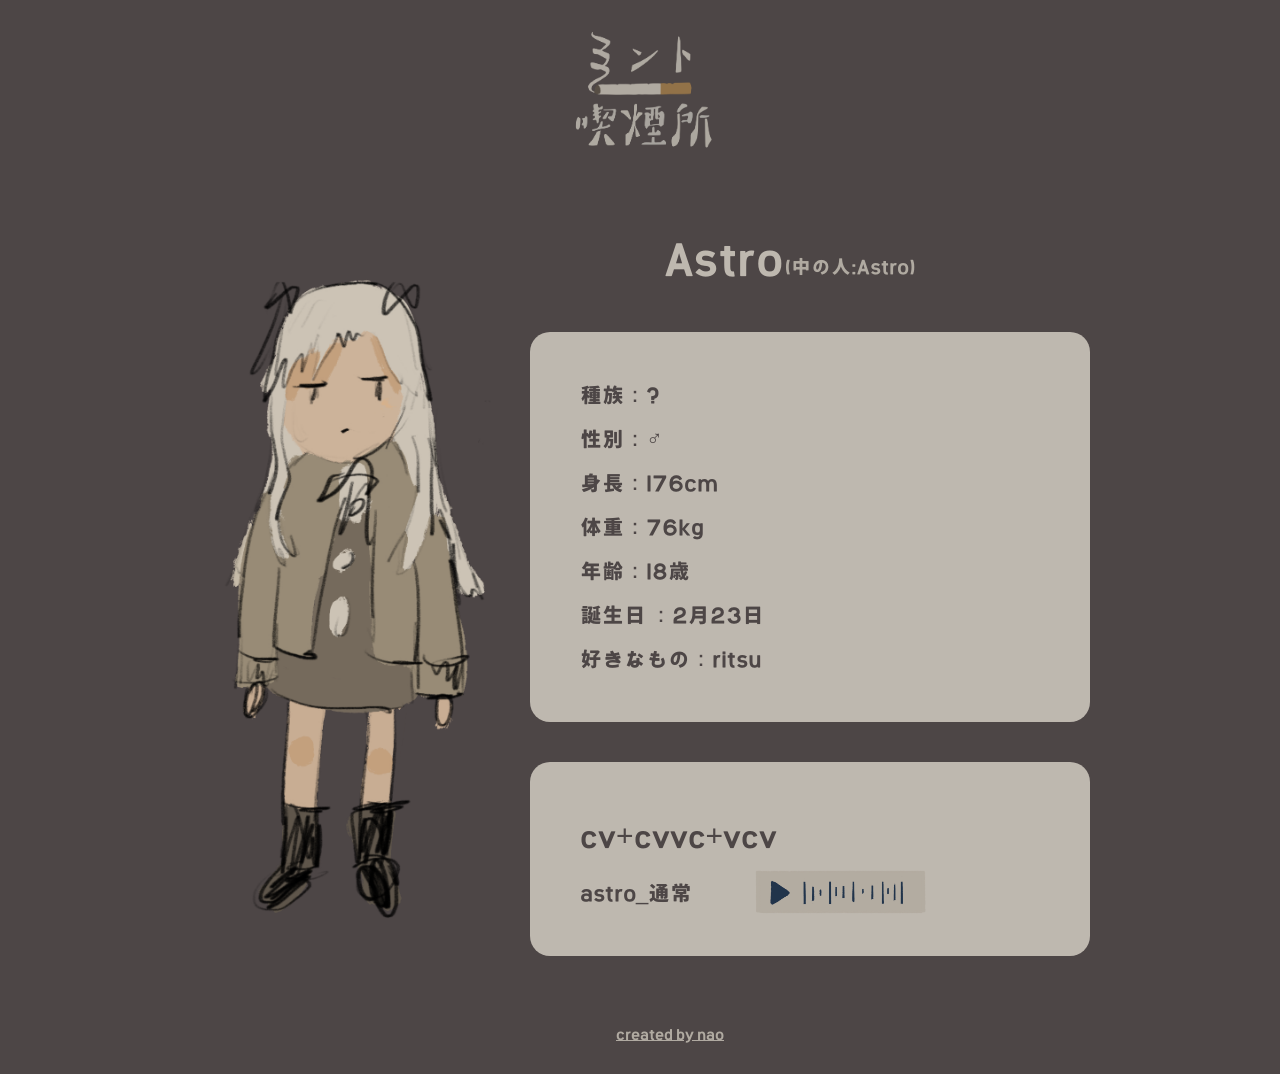
==== astro.html @ 0c9a06d4 "Add files via upload" ====
<!DOCTYPE html>
<html lang="ja">
<head>
    <link rel="icon" href="favicon.png" type="image/png">
    <link rel="stylesheet" href="style.css">
    <meta charset="UTF-8">
    <meta name="viewport" content="width=device-width, initial-scale=1.0">
    <title>ミント喫煙所</title>
    <style>
        @font-face {
        font-family: 'Font';
        src: url('ShimbashiGothic-Regular.otf') format('opentype');
        font-weight: normal;
        font-style: normal;
    }
        body {
            margin: 0;
            background-color:#4d4646;
            font-family: 'Font', sans-serif;
        }
    </style>
</head>

<body>
    <div style="
        text-align: center;
        ">
        <a href="index.html"><img src="mintokitsuensho.png" alt="ミント喫煙所" style="width: 230px; height: auto;"></a>
    </div>

    <div class="tachie_02">
        <img src="IMG_4779.png" alt="astro" class="tachie_1">
    </div>

    <div class="name">

        <p style="color: #beb8af;">Astro<span class="sub-name">(中の人:Astro)</span></p>

    </div>


    <div class="shoukai">

        <p style="color: #4d4646;">種族：?</p>
        <p style="color: #4d4646;">性別：♂</p>
        <p style="color: #4d4646;">身長：176cm</p>
        <p style="color: #4d4646;">体重：76kg</p>
        <p style="color: #4d4646;">年齢：18歳</p>
        <p style="color: #4d4646;">誕生日 ：2月23日</p>
        <p style="color: #4d4646;">好きなもの：ritsu</p>

    </div>

    <div class="ongen">

        <p style="color: #4d4646; font-size: 30px;">cv+cvvc+vcv</p>
        <p style="color: #4d4646;">astro_通常</p>
        <audio id="astro" src="astro.wav"></audio>
        <img src="IMG_4377_2.png" alt="naooo" onclick="document.getElementById('astro').play()" class="play2" >
    </div>

    <div class="footer">
        <a href="https://x.com/Nao_62_" style="color: #b0aaa1;" target="_blank">created by nao</a>
    </div>

</body>
---- style.css ----
@font-face {
        font-family: 'Font';
        src: url('ShimbashiGothic-Regular.otf') format('opentype');
        font-weight: normal;
        font-style: normal;
    }
        body {
            margin: 0;
            background-color:#163c60;
            font-family: 'Font', sans-serif;
        }

.youkoso {
    max-width: 680px;
    height: auto;
}

.menu {
    display: flex;
    justify-content: center;
    text-align: center;
    gap: 20px;
    padding: 30px;
}

.menu-item {
    display: block;
    font-size: 20px;
    width: 200px;
    height: 70px; 
    background-color: #b0aaa1;
    color: #163c60;
    text-decoration: none;
    border-radius: 8px;
    
    padding: 22px;
    box-sizing: border-box;
}

.menu-item:hover {
    background-color: #927248;
    color: #b0aaa1;
}

.news {
    position: relative;
    max-width: 900px;
    margin: 40px auto 10px;
    background-color: #b0a99f;
    border-radius: 12px;
    
    text-align: left;
    font-size: 20px;
    line-height: 1.2;
    box-sizing: border-box;

    padding-left: 110px;
    padding-top: 40px;
    padding-bottom: 70px;
}

.news-illustration {
    position: absolute;
    width: 230px;
    height: auto;
    right: 60px; 
    bottom: 40px;
}

.news-title {
    color: #163c60;
    font-size: 28px;
}

.rule {
    position: relative;
    max-width: 900px;
    margin: 30px auto 10px;
    background-color: #b0a99f;
    border-radius: 12px;
    
    text-align: left;
    font-size: 20px;
    line-height: 1.2;
    box-sizing: border-box;

    padding-left: 110px;
    padding-right: 110px;
    padding-top: 40px;
    padding-bottom: 40px;
}

.rule-title {
    color: #163c60;
    font-size: 45px;
    text-align: center;
}

.biao {
    color: #163c60;
    font-size: 28px;
}

.character {
    position: relative;
    max-width: 750px;
    margin: 40px auto 10px;
    border-radius: 12px;
    
    text-align: left;
    font-size: 30px;
    box-sizing: border-box;

}

.naoka {
    position: absolute;
    cursor: pointer;
}

.naoka_1 {
    width: 800px;
    height: auto;
}

.panel-1 {
    top: 0%;
    left: 0%;
    width: 27%; 
    height: 100%;
}

.panel-2 {
    top: 0%;
    left: 27%;
    width: 24%;
    height: 100%;
}

.panel-3 {
    top: 0%;
    left: 51%;
    width: 24%;
    height: 100%;
}

.panel-4 {
    top: 0%;
    left: 75%;
    width: 25%;
    height: 100%;
}

.panel-5 {
    top: 0%;
    left: 0%;
    width: 27%; 
    height: 48%;
}

.panel-6 {
    top: 0%;
    left: 27%;
    width: 24%;
    height: 48%;
}

.panel-7 {
    top: 0%;
    left: 51%;
    width: 25%;
    height: 48%;
}

.panel-8 {
    top: 0%;
    left: 76%;
    width: 25%;
    height: 48%;
}

.panel-9 {
    top: 52%;
    left: 0%;
    width: 25%;
    height: 48%;
}

.panel-10 {
    top: 52%;
    left: 25%;
    width: 25%;
    height: 48%;
}

.tachie {
    position: absolute;
    width: 390px;
    height: auto;
    left: 180px; 
    top: 230px;
}

.tachie_02 {
    position: absolute;
    width: 390px;
    height: auto;
    left: 150px; 
    top: 230px;
}

.tachie_03 {
    position: absolute;
    width: 390px;
    height: auto;
    left: 180px; 
    top: 230px;
}

.tachie_04 {
    position: absolute;
    width: 390px;
    height: auto;
    left: 180px; 
    top: 230px;
}

.tachie_1 {
    width: 390px;
    height: auto;
}

.tachie_2 {
    width: 390px;
    height: auto;
}

.name {
    position: relative;
    text-align: center;
    width: 500px;
    height: auto;
    margin-left: 540px;
    margin-top: 50px;
    font-size: 45px;
}

.sub-name {
    font-size: 20px;
    color: #b0aaa1;
}


.shoukai {
    position: relative;
    background-color:#beb8af;
    width: 390px;
    border-radius: 20px;
    padding-left: 50px; 
    padding-right: 120px;
    padding-top: 30px;
    padding-bottom: 30px;
    font-size: 22px;
    margin-left: 530px;
    line-height: 1.0;
}

.ongen {
    position: relative;
    background-color:#beb8af;
    width: 390px;
    border-radius: 20px;
    padding-left: 50px; 
    padding-right: 120px;
    padding-top: 30px;
    padding-bottom: 30px;
    font-size: 22px;
    margin-left: 530px;
    margin-top: 40px;
    line-height: 1.0;
}

.download {
    position: absolute;
    width: 52px;
    height: auto;
    right: 320px; 
    bottom: 93px;
}

.download2 {
    position: absolute;
    width: 52px;
    height: auto;
    right: 240px; 
    bottom: 93px;
}

.play {
    position: absolute;
    width: 180px;
    height: auto;
    right: 110px; 
    bottom: 40px;
}

.play2 {
    position: absolute;
    width: 180px;
    height: auto;
    right: 160px; 
    bottom: 40px;
}

.link {
    background-color: #b0aaa1;
    border-radius: 20px;
    display: flex; 
    flex-wrap: wrap;
    justify-content: center;
    gap: 90px 0px;
    max-width: 1000px;
    margin: 30px auto;
    padding-top: 90px;
    padding-bottom: 90px;
}

.link-card {
    width: 28%;             
    min-width: 200px;
    display: flex;
    flex-direction: column;
    align-items: center;
    text-align: center;
    text-decoration: none;
    transition: transform 0.2s ease;
}

.link-card img {
    width: 120px;
    height: 120px;
    object-fit: contain;
    margin-bottom: 5px;
}

.link-card h3 {
    font-size: 20px;
    color: #163c60; 
    margin: 0;
    font-weight: 500;
}

.link-card p {
    font-size: 14px;
    color: #385b7c;
    margin: 5px 0;
}

.link-card:hover {
    transform: translateY(-8px);
}


.footer {
    position: relative;
    text-align: center;
    width: 100%;
    height: auto;
    color: #b0aaa1;
    font-size: 15px;
    padding: 30px;
    padding-top: 70px;
}

@media screen and (max-width: 768px) {
    .youkoso {
        width: 380px;
        height: auto;
    }

    .menu {
        display: flex;
        justify-content: center;
        text-align: center;
        gap: 8px;
        padding: 15px;
    }
    
    .menu-item {
        font-size: 8px;
        width: 100px;
        height: 40px;   
        padding: 13px;
    }

    .news {
        margin: 10px 15px;
        text-align: left;
        font-size: 13px;
        padding-left: 40px;
        padding-top: 20px;
        padding-bottom: 60px;
    }

    .news-title {
        font-size: 20px;
    }

    .news-illustration {
        position: absolute;
        width: 0px;
        height: auto;
        right: 60px; 
        bottom: 40px;
    }

    .rule {
        margin: 10px 15px;
        text-align: left;
        font-size: 15px;
        padding-left: 50px;
        padding-top: 40px;
        padding-bottom: 40px;
    }

    .rule-title {
        font-size: 0px;
        text-align: center;
    }

    .biao {
        font-size: 23px;
    }

    .naoka {
        max-width: 380px;
    }

    .naoka_1 {
        width: 380px;
        height: auto;
    }

    .tachie {
        left: 50px;
        top: 180px;
    }

    .tachie_02 {
        left: 35px;
        top: 150px;
    }

    .tachie_03 {
        left: 40px;
        top: 180px;
    }

    .tachie_04 {
        left: 50px;
        top: 150px;
    }

    .tachie_1 {
        width: 300px;
        height: auto;
    }

    .tachie_2 {
        width: 320px;
        height: auto;
    }

    .shoukai, .ongen {
        box-sizing: border-box; 
    }

    .name {
        font-size: 36px;
        margin: 20px auto; 
        text-align: center;
        top: 570px !important;
    }

    .shoukai {
        font-size: 18px;
        top: 550px !important;
        width: 90%;
        max-width: 400px;
        margin: 15px auto;
        padding: 20px;
    }

    .ongen {
        font-size: 18px;
        top: 550px !important;
        width: 90%;
        max-width: 400px;
        margin: 15px auto;
        padding: 20px;
    }

    .download {
        width: 40px;
        height: auto;
        right: 160px; 
        bottom: 80px;
    }

    .play {
        width: 140px;
        height: auto;
        right: 23px; 
        bottom: 28px;
    }

    .play2 {
        width: 140px;
        height: auto;
        right: 60px; 
        bottom: 28px;
    }

    .link {
        padding: 70px 15px;   
        gap: 50px 15px;       
        margin: 15px 10px;   
        border-radius: 15px; 
    }

    .link-card {
        width: 46%;          
        min-width: unset;
        margin-bottom: 0;    
    }

    .link-card img {
        width: 90px;
        height: 90px;
    }

    .link-card h3 {
        font-size: 17px;
    }

    .link-card p {
        font-size: 13px;
    }

    .footer {
        font-size: 13px;
        padding: 20px;
        padding-left: 3px;
        top: 550px;
    }

}
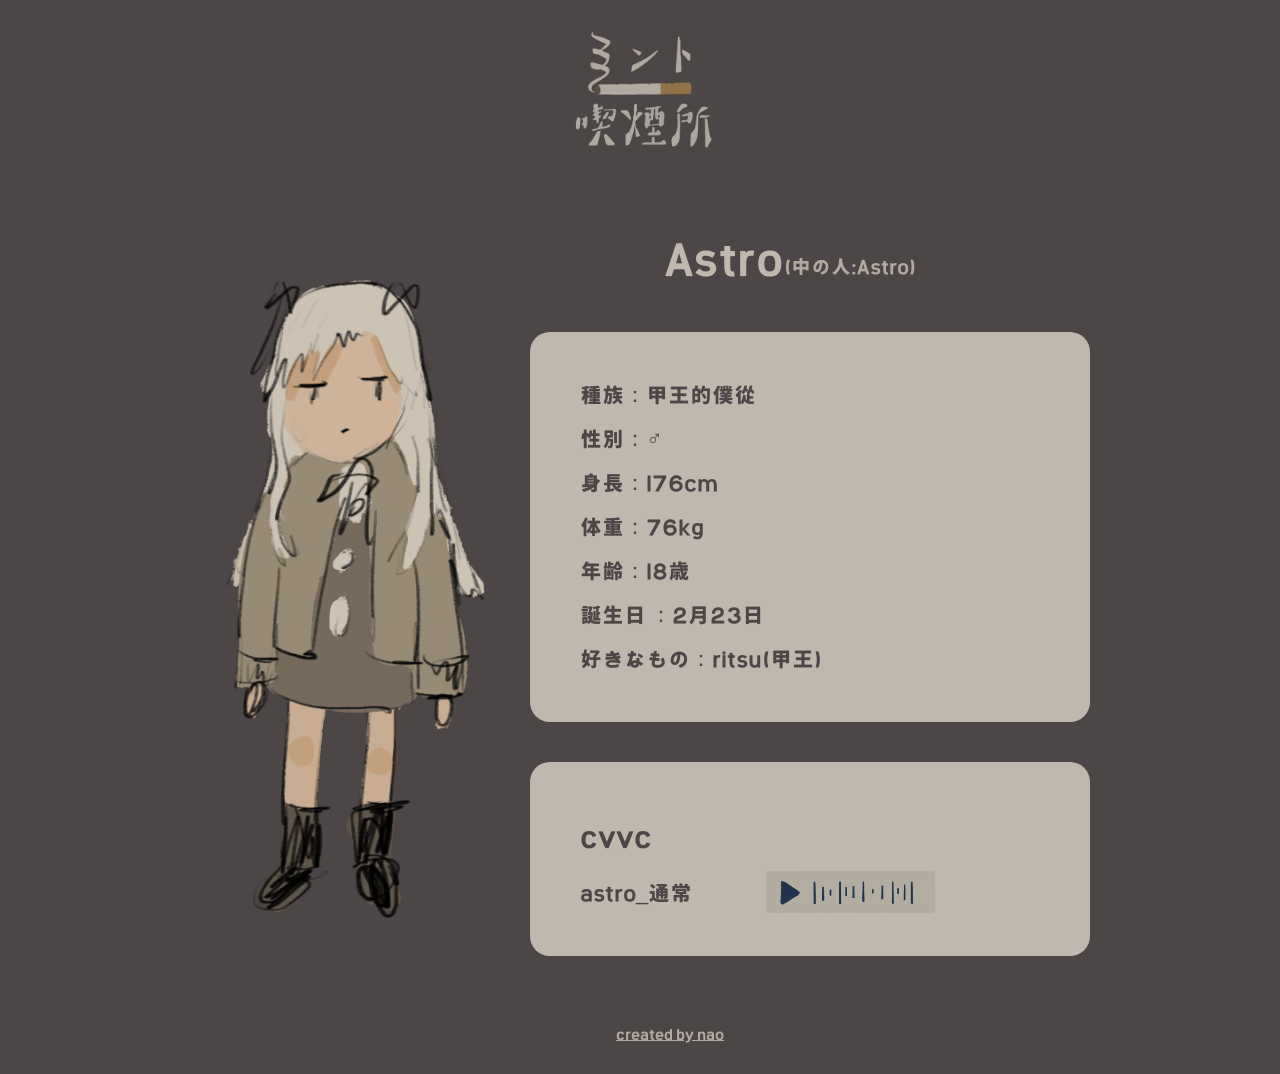
==== commit 02eb8ecd: "Add files via upload" ====
--- a/astro.html
+++ b/astro.html
@@ -29,7 +29,7 @@
     </div>
 
     <div class="tachie_02">
-        <img src="IMG_4779.png" alt="astro" class="tachie_1">
+        <img src="IMG_4779.png" alt="astro" class="tachie_2">
     </div>
 
     <div class="name">
@@ -41,22 +41,22 @@
 
     <div class="shoukai">
 
-        <p style="color: #4d4646;">種族：?</p>
+        <p style="color: #4d4646;">種族：甲王的僕從</p>
         <p style="color: #4d4646;">性別：♂</p>
         <p style="color: #4d4646;">身長：176cm</p>
         <p style="color: #4d4646;">体重：76kg</p>
         <p style="color: #4d4646;">年齢：18歳</p>
         <p style="color: #4d4646;">誕生日 ：2月23日</p>
-        <p style="color: #4d4646;">好きなもの：ritsu</p>
+        <p style="color: #4d4646;">好きなもの：ritsu(甲王)</p>
 
     </div>
 
     <div class="ongen">
 
-        <p style="color: #4d4646; font-size: 30px;">cv+cvvc+vcv</p>
+        <p style="color: #4d4646; font-size: 30px;">cvvc</p>
         <p style="color: #4d4646;">astro_通常</p>
         <audio id="astro" src="astro.wav"></audio>
-        <img src="IMG_4377_2.png" alt="naooo" onclick="document.getElementById('astro').play()" class="play2" >
+        <img src="IMG_4377_2.png" alt="naooo" onclick="document.getElementById('astro').play()" class="play4" >
     </div>
 
     <div class="footer">
--- a/style.css
+++ b/style.css
@@ -189,7 +189,7 @@
 .panel-10 {
     top: 52%;
     left: 25%;
-    width: 25%;
+    width: 48%;
     height: 48%;
 }
 
@@ -231,6 +231,11 @@
 }
 
 .tachie_2 {
+    width: 390px;
+    height: auto;
+}
+
+.tachie_3 {
     width: 390px;
     height: auto;
 }
@@ -296,6 +301,14 @@
     bottom: 93px;
 }
 
+.download3 {
+    position: absolute;
+    width: 52px;
+    height: auto;
+    right: 240px; 
+    bottom: 93px;
+}
+
 .play {
     position: absolute;
     width: 180px;
@@ -309,6 +322,22 @@
     width: 180px;
     height: auto;
     right: 160px; 
+    bottom: 40px;
+}
+
+.play3 {
+    position: absolute;
+    width: 180px;
+    height: auto;
+    right: 150px; 
+    bottom: 40px;
+}
+
+.play4 {
+    position: absolute;
+    width: 180px;
+    height: auto;
+    right: 150px; 
     bottom: 40px;
 }
 
@@ -471,6 +500,12 @@
         height: auto;
     }
 
+    .tachie_3 {
+        margin-left: 20px;
+        width: 320px;
+        height: auto;
+    }
+
     .shoukai, .ongen {
         box-sizing: border-box; 
     }
@@ -480,6 +515,13 @@
         margin: 20px auto; 
         text-align: center;
         top: 570px !important;
+        left: 50%;
+        transform: translateX(-50%);
+    }
+
+    .sub-name {
+        display: block;
+        margin-top: 4px;
     }
 
     .shoukai {
@@ -507,6 +549,20 @@
         bottom: 80px;
     }
 
+    .download2 {
+        width: 40px;
+        height: auto;
+        right: 160px; 
+        bottom: 80px;
+    }
+
+    .download3 {
+        width: 40px;
+        height: auto;
+        right: 70px; 
+        bottom: 80px;
+    }
+
     .play {
         width: 140px;
         height: auto;
@@ -518,6 +574,20 @@
         width: 140px;
         height: auto;
         right: 60px; 
+        bottom: 28px;
+    }
+
+    .play3 {
+        width: 140px;
+        height: auto;
+        right: 40px; 
+        bottom: 28px;
+    }
+
+    .play4 {
+        width: 140px;
+        height: auto;
+        right: 80px; 
         bottom: 28px;
     }
 
